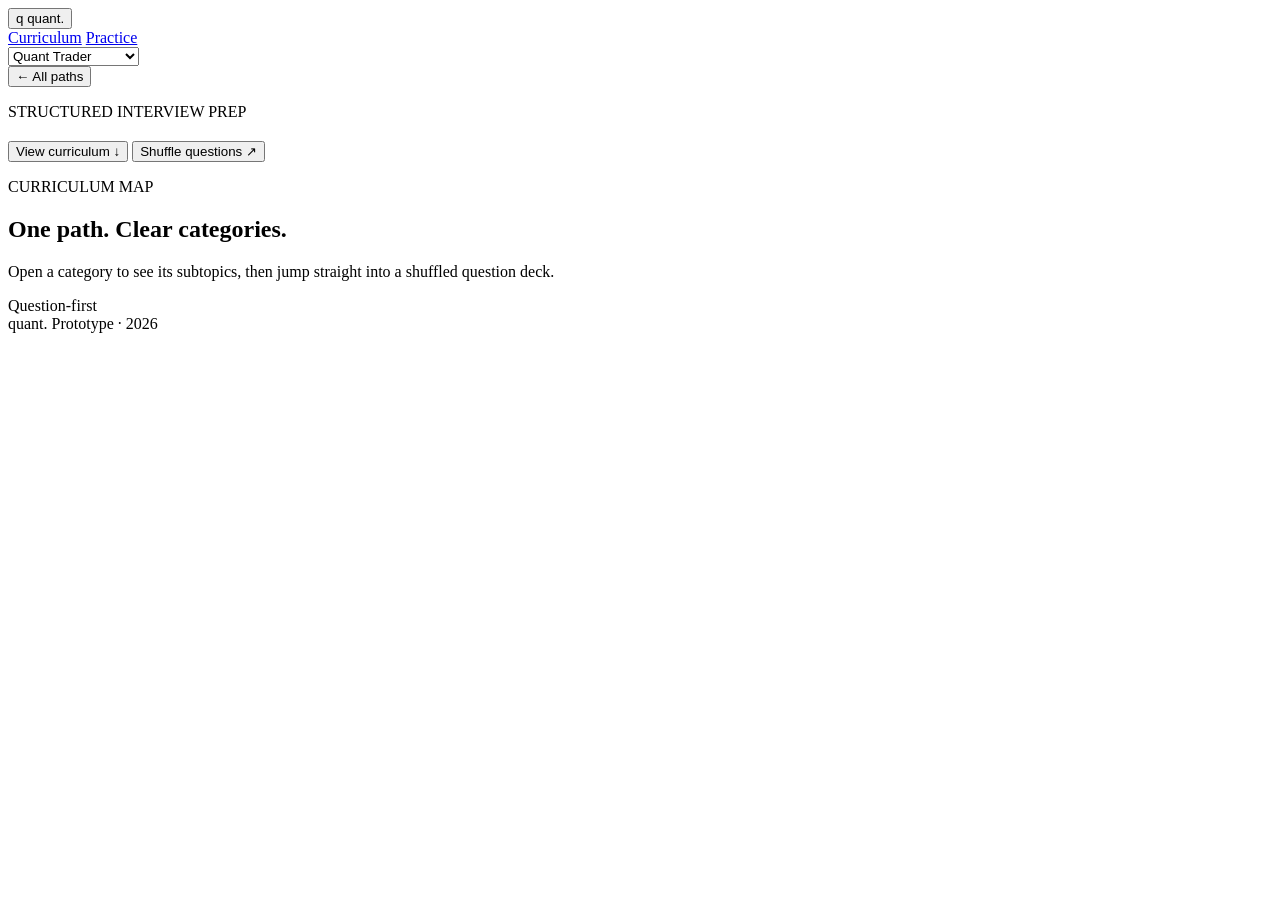
==== role.html @ 0aabaa61 "Add role curriculum page" ====
<!doctype html>
<html lang="en">
<head>
  <meta charset="utf-8" />
  <meta name="viewport" content="width=device-width, initial-scale=1" />
  <meta name="description" content="Structured quant interview preparation." />
  <title>quant.</title>
  <link rel="stylesheet" href="styles.css" />
</head>
<body data-role="" class="role-page-body">
  <header class="site-header page">
    <button class="brand brand-button" data-home type="button" aria-label="quant home">
      <span class="brand-mark">q</span>
      <span class="brand-word">quant<span>.</span></span>
    </button>
    <nav class="main-nav" aria-label="Primary navigation">
      <a href="#curriculum">Curriculum</a>
      <a href="practice.html">Practice</a>
    </nav>
    <div class="header-actions">
      <select class="mini-role-select" id="role-select" aria-label="Change quant path">
        <option value="trader">Quant Trader</option>
        <option value="researcher">Quant Researcher</option>
        <option value="developer">Quant Developer</option>
      </select>
    </div>
  </header>

  <main>
    <section class="role-hero page">
      <button class="back-link" data-home type="button">← All paths</button>
      <p class="eyebrow"><span></span> STRUCTURED INTERVIEW PREP</p>
      <div class="role-hero-grid">
        <div>
          <h1 id="role-title"></h1>
          <p class="role-short" id="role-short"></p>
        </div>
        <div class="role-intro-wrap">
          <p id="role-intro"></p>
          <p class="role-bank-stat" id="bank-stat"></p>
          <div class="role-actions">
            <button class="primary-cta compact" id="start-first" type="button">View curriculum <span>↓</span></button>
            <button class="outline-cta compact-outline" id="shuffle-all" type="button">Shuffle questions <span>↗</span></button>
          </div>
        </div>
      </div>
    </section>

    <section class="curriculum-shell page" id="curriculum">
      <div class="curriculum-heading">
        <div>
          <p class="section-kicker">CURRICULUM MAP</p>
          <h2>One path. Clear categories.</h2>
          <p>Open a category to see its subtopics, then jump straight into a shuffled question deck.</p>
        </div>
        <div class="curriculum-count">Question-first</div>
      </div>
      <div class="curriculum-map" id="curriculum-map"></div>
    </section>
  </main>

  <footer class="page footer">
    <span class="brand-word">quant<span>.</span></span>
    <span>Prototype · 2026</span>
  </footer>

  <script src="curricula.js"></script>
  <script src="questions/bank-01.js"></script>
  <script src="questions/bank-02.js"></script>
  <script src="questions/bank-03.js"></script>
  <script src="questions/bank-04.js"></script>
  <script src="questions/bank-05.js"></script>
  <script src="questions/bank-06.js"></script>
  <script src="questions/bank-07.js"></script>
  <script src="questions/bank-08.js"></script>
  <script src="questions/bank-09.js"></script>
  <script src="questions/bank-10.js"></script>
  <script src="questions/bank-11.js"></script>
  <script src="questions/bank-12.js"></script>
  <script src="questions/bank-13.js"></script>
  <script src="questions/bank-14.js"></script>
  <script src="questions/bank-15.js"></script>
  <script src="questions/bank-16.js"></script>
  <script src="role-page.js"></script>
</body>
</html>
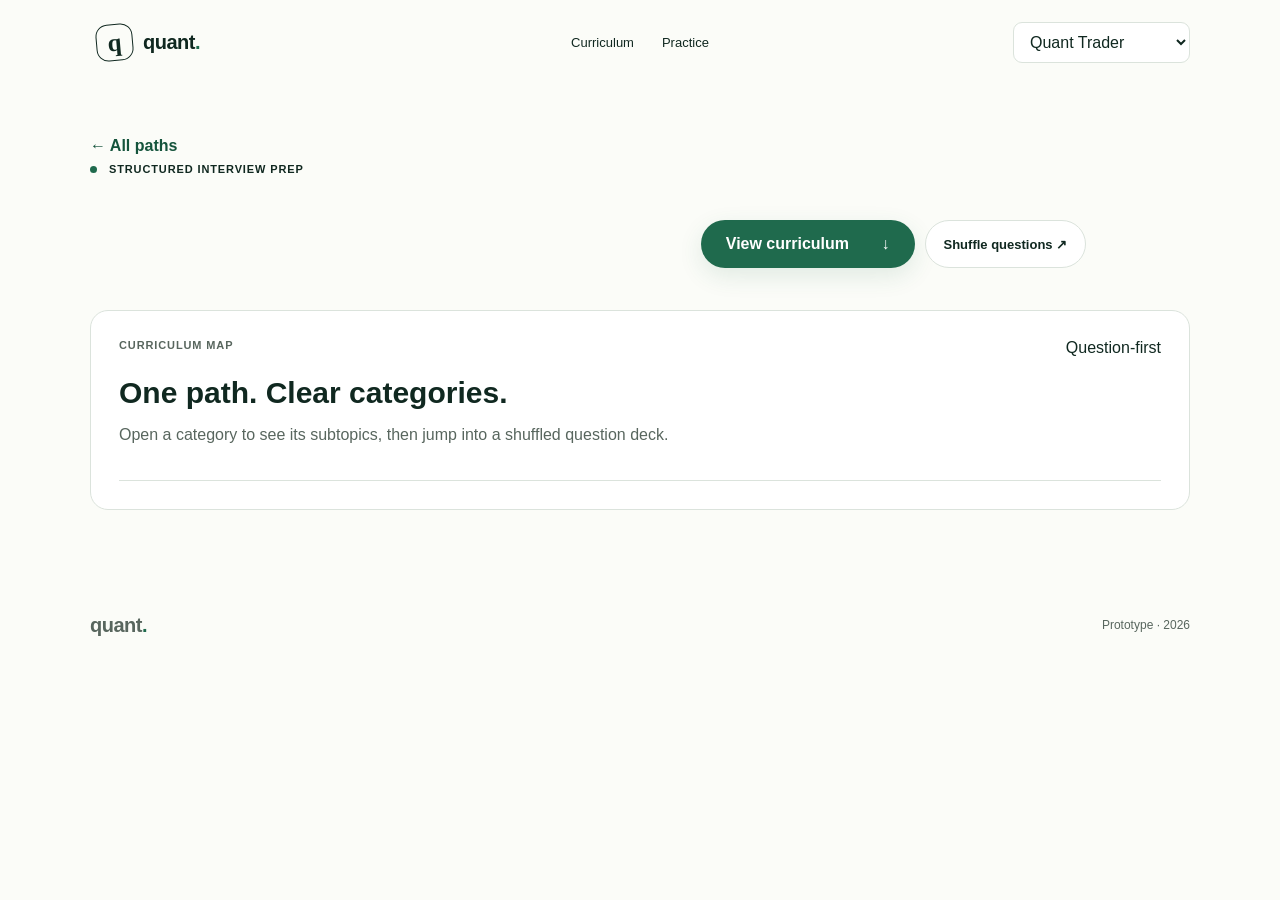
==== commit 89d06eb9: "Wire role page to question bank" ====
--- a/role.html
+++ b/role.html
@@ -1,86 +1,16 @@
 <!doctype html>
 <html lang="en">
-<head>
-  <meta charset="utf-8" />
-  <meta name="viewport" content="width=device-width, initial-scale=1" />
-  <meta name="description" content="Structured quant interview preparation." />
-  <title>quant.</title>
-  <link rel="stylesheet" href="styles.css" />
-</head>
-<body data-role="" class="role-page-body">
-  <header class="site-header page">
-    <button class="brand brand-button" data-home type="button" aria-label="quant home">
-      <span class="brand-mark">q</span>
-      <span class="brand-word">quant<span>.</span></span>
-    </button>
-    <nav class="main-nav" aria-label="Primary navigation">
-      <a href="#curriculum">Curriculum</a>
-      <a href="practice.html">Practice</a>
-    </nav>
-    <div class="header-actions">
-      <select class="mini-role-select" id="role-select" aria-label="Change quant path">
-        <option value="trader">Quant Trader</option>
-        <option value="researcher">Quant Researcher</option>
-        <option value="developer">Quant Developer</option>
-      </select>
-    </div>
-  </header>
-
-  <main>
-    <section class="role-hero page">
-      <button class="back-link" data-home type="button">← All paths</button>
-      <p class="eyebrow"><span></span> STRUCTURED INTERVIEW PREP</p>
-      <div class="role-hero-grid">
-        <div>
-          <h1 id="role-title"></h1>
-          <p class="role-short" id="role-short"></p>
-        </div>
-        <div class="role-intro-wrap">
-          <p id="role-intro"></p>
-          <p class="role-bank-stat" id="bank-stat"></p>
-          <div class="role-actions">
-            <button class="primary-cta compact" id="start-first" type="button">View curriculum <span>↓</span></button>
-            <button class="outline-cta compact-outline" id="shuffle-all" type="button">Shuffle questions <span>↗</span></button>
-          </div>
-        </div>
-      </div>
-    </section>
-
-    <section class="curriculum-shell page" id="curriculum">
-      <div class="curriculum-heading">
-        <div>
-          <p class="section-kicker">CURRICULUM MAP</p>
-          <h2>One path. Clear categories.</h2>
-          <p>Open a category to see its subtopics, then jump straight into a shuffled question deck.</p>
-        </div>
-        <div class="curriculum-count">Question-first</div>
-      </div>
-      <div class="curriculum-map" id="curriculum-map"></div>
-    </section>
-  </main>
-
-  <footer class="page footer">
-    <span class="brand-word">quant<span>.</span></span>
-    <span>Prototype · 2026</span>
-  </footer>
-
-  <script src="curricula.js"></script>
-  <script src="questions/bank-01.js"></script>
-  <script src="questions/bank-02.js"></script>
-  <script src="questions/bank-03.js"></script>
-  <script src="questions/bank-04.js"></script>
-  <script src="questions/bank-05.js"></script>
-  <script src="questions/bank-06.js"></script>
-  <script src="questions/bank-07.js"></script>
-  <script src="questions/bank-08.js"></script>
-  <script src="questions/bank-09.js"></script>
-  <script src="questions/bank-10.js"></script>
-  <script src="questions/bank-11.js"></script>
-  <script src="questions/bank-12.js"></script>
-  <script src="questions/bank-13.js"></script>
-  <script src="questions/bank-14.js"></script>
-  <script src="questions/bank-15.js"></script>
-  <script src="questions/bank-16.js"></script>
-  <script src="role-page.js"></script>
-</body>
-</html>
+<head><meta charset="utf-8"><meta name="viewport" content="width=device-width,initial-scale=1"><meta name="description" content="Structured quant interview preparation."><title>quant. curriculum</title><link rel="stylesheet" href="styles.css"></head>
+<body class="role-page-body">
+<header class="site-header page">
+<button class="brand" data-home type="button"><span class="brand-mark">q</span><span class="brand-word">quant<span>.</span></span></button>
+<nav class="main-nav"><a href="#curriculum">Curriculum</a><a id="practice-link" href="practice.html">Practice</a></nav>
+<div class="header-actions"><select class="mini-role-select" id="role-select"><option value="trader">Quant Trader</option><option value="researcher">Quant Researcher</option><option value="developer">Quant Developer</option></select></div>
+</header>
+<main>
+<section class="role-hero page"><button class="back-link" data-home type="button">← All paths</button><p class="eyebrow"><span></span> STRUCTURED INTERVIEW PREP</p><div class="role-hero-grid"><div><h1 id="role-title"></h1><p class="role-short" id="role-short"></p></div><div class="role-intro-wrap"><p id="role-intro"></p><p class="role-bank-stat" id="bank-stat"></p><div class="role-actions"><button class="primary-cta" id="start-first" type="button">View curriculum <span>↓</span></button><button class="outline-cta" id="shuffle-all" type="button">Shuffle questions ↗</button></div></div></div></section>
+<section class="curriculum-shell page" id="curriculum"><div class="curriculum-heading"><div><p class="section-kicker">CURRICULUM MAP</p><h2>One path. Clear categories.</h2><p>Open a category to see its subtopics, then jump into a shuffled question deck.</p></div><div class="curriculum-count">Question-first</div></div><div class="curriculum-map" id="curriculum-map"></div></section>
+</main>
+<footer class="page footer"><span class="brand-word">quant<span>.</span></span><span>Prototype · 2026</span></footer>
+<script src="curricula.js"></script><script src="problem-bank.js"></script><script src="role-page.js"></script>
+</body></html>
--- a/styles.css
+++ b/styles.css
@@ -0,0 +1 @@
+:root{--ink:#102820;--green:#1f6a4d;--deep:#15543c;--soft:#e9f1e9;--paper:#fbfcf8;--muted:#58665e;--line:#dbe3dc;--white:#fff;--max:1100px}*{box-sizing:border-box}html{scroll-behavior:smooth}body{margin:0;background:var(--paper);color:var(--ink);font-family:Inter,-apple-system,BlinkMacSystemFont,"Segoe UI",sans-serif;-webkit-font-smoothing:antialiased}button,select{font:inherit;color:inherit}.page{width:min(var(--max),calc(100% - 40px));margin:auto}.site-header{height:84px;display:grid;grid-template-columns:1fr auto 1fr;align-items:center;gap:24px}.brand{display:inline-flex;align-items:center;gap:10px;text-decoration:none;color:var(--ink);justify-self:start;border:0;background:transparent;cursor:pointer}.brand-mark{width:37px;height:37px;border:1.5px solid var(--ink);border-radius:12px;display:grid;place-items:center;font:700 25px Georgia,serif;transform:rotate(-5deg)}.brand-word{font-size:20px;font-weight:800;letter-spacing:-.5px}.brand-word span{color:var(--green)}.main-nav{display:flex;gap:28px}.main-nav a{color:var(--ink);text-decoration:none;font-size:13px}.header-actions{justify-self:end;display:flex;align-items:center;gap:12px}.sign-in{border:0;background:transparent}.header-cta,.outline-cta{border:1px solid var(--line);background:#fff;border-radius:999px;padding:11px 18px;font-size:13px;font-weight:750;cursor:pointer}.mini-role-select{border:1px solid var(--line);border-radius:9px;background:#fff;padding:10px 12px}.hero{display:grid;grid-template-columns:1.02fr .98fr;gap:76px;align-items:center;padding:66px 0}.eyebrow,.section-kicker{font-size:11px;font-weight:850;letter-spacing:.08em;margin:0 0 25px}.eyebrow span{display:inline-block;width:7px;height:7px;background:var(--green);border-radius:50%;margin-right:8px}.hero h1,.role-hero h1,.practice-top h1{margin:0;font-size:clamp(48px,6vw,72px);line-height:.98;letter-spacing:-4px}.hero h1 em{font-style:normal;color:var(--green)}.hero h2{font-size:18px;margin:28px 0 10px}.hero-copy,.role-intro-wrap>p,.practice-top p{color:var(--muted);line-height:1.65}.path-picker{max-width:410px;margin-top:24px}.path-picker label{display:block;font-size:12px;font-weight:750;margin-bottom:7px}.track-select{width:100%;height:44px;border:1px solid #c9d4cb;border-radius:8px;background:#fff;padding:0 12px}.track-description{min-height:24px;color:var(--muted);font-size:13px}.primary-cta{border:0;border-radius:999px;background:var(--green);color:#fff;padding:15px 25px;font-weight:800;cursor:pointer;box-shadow:0 8px 24px rgba(31,106,77,.12)}.primary-cta span{margin-left:28px}.primary-cta:hover{background:var(--deep)}.promise-card{width:min(385px,100%);margin-top:27px;display:grid;grid-template-columns:34px 1fr auto;gap:12px;align-items:center;padding:14px 16px;border:1px solid var(--line);border-left:3px solid var(--green);border-radius:10px;background:#fff}.promise-icon{width:24px;height:24px;display:grid;place-items:center;border:1px solid var(--green);border-radius:7px;color:var(--green)}.promise-card strong{font-size:14px}.promise-card div span{display:block;color:var(--muted);font-size:12px;margin-top:3px}.question-shell{padding:14px;border-radius:22px;background:var(--soft);box-shadow:0 25px 50px rgba(34,65,48,.07)}.question-card{background:#fff;border:1px solid var(--line);border-radius:12px;overflow:hidden}.question-card-head{display:flex;justify-content:space-between;padding:15px 17px;border-bottom:1px solid var(--line);font-size:10px;font-weight:800;letter-spacing:.08em}.question-card-body{padding:22px 20px}.question-meta{display:flex;justify-content:space-between;color:var(--deep);font-size:12px}.question-card h3{font-size:clamp(22px,2.4vw,30px);line-height:1.25;letter-spacing:-1px}.question-note,.micro-copy{color:var(--muted);font-size:12px;line-height:1.5}.answer-label{font-size:12px;font-weight:750}.answers{display:grid;gap:8px}.answer{display:flex;align-items:center;gap:12px;width:100%;min-height:46px;border:1px solid var(--line);border-radius:10px;background:#fff;padding:8px 11px;text-align:left;cursor:pointer}.answer:hover,.answer.selected{border-color:var(--green);background:#f3f7f1}.answer-letter{width:27px;height:27px;display:grid;place-items:center;border:1px solid var(--line);border-radius:50%;font-size:11px;font-weight:800}.answer.correct{background:#edf7f1;border-color:#77a98f}.answer.wrong{background:#fff2f0;border-color:#c98780}.hint-button,.next-button,.plain-practice-button,.back-link,.category-shuffle{border:0;background:transparent;color:var(--deep);font-weight:800;cursor:pointer;padding:8px 0}.hint{background:#f3f7f1;border-radius:8px;padding:11px 12px;color:var(--muted);font-size:12px}.check-button{width:100%;border:0;border-radius:999px;background:var(--green);color:#fff;padding:11px;margin-top:10px;font-weight:800}.check-button:disabled{opacity:.3}.feedback{border-top:1px solid var(--line);margin-top:15px;padding-top:15px;font-size:12px;line-height:1.6}.focus-strip{min-height:76px;display:flex;justify-content:space-between;align-items:center;border-block:1px solid var(--line);font-size:12px}.focus-strip div{display:flex;gap:20px}.university-section{padding:70px 0;background:#f6f7f5;overflow:hidden}.university-title-row{display:grid;grid-template-columns:1fr auto 1fr;gap:24px;align-items:center}.university-title-row span{height:1px;background:#d8ddda}.university-title-row h2{font-size:20px;text-align:center}.logo-marquee{overflow:hidden;margin-top:34px;mask-image:linear-gradient(to right,transparent,#000 8%,#000 92%,transparent)}.logo-track{display:flex;align-items:center;gap:58px;width:max-content;animation:scroll 28s linear infinite}.uni-logo{width:160px;height:72px;display:flex;align-items:center;justify-content:center}.uni-logo img{max-width:155px;max-height:66px;object-fit:contain}@keyframes scroll{to{transform:translateX(-50%)}}.paths{padding:78px 0}.section-heading-row{display:grid;grid-template-columns:1.2fr .8fr;gap:40px;align-items:end}.section-heading-row h2{font-size:42px;letter-spacing:-2px;margin:0}.section-heading-row p{color:var(--muted);line-height:1.6}.path-grid{display:grid;grid-template-columns:repeat(3,1fr);gap:14px;margin-top:34px}.path-card{min-height:220px;text-align:left;border:1px solid var(--line);border-radius:16px;background:#fff;padding:22px;cursor:pointer}.path-card:hover{transform:translateY(-2px);border-color:#b6c7bb}.path-number{display:block;color:var(--green);font-size:11px;font-weight:850}.path-card strong{display:block;font-size:23px;margin:30px 0 10px}.path-summary{color:var(--muted);line-height:1.5}.path-link{display:block;margin-top:30px;color:var(--deep);font-size:12px;font-weight:800}.about{background:var(--ink);color:#fff;padding:80px 0}.about-inner>h2{font-size:50px;letter-spacing:-2.5px;margin:0}.about-inner>p:not(.section-kicker){max-width:620px;color:#ccd6d1;line-height:1.65}.simple-steps{display:grid;grid-template-columns:repeat(4,1fr);gap:10px;margin-top:35px}.simple-steps div{border-top:1px solid #506159;padding-top:14px}.simple-steps strong{display:block;color:#94c3ad;font-size:11px}.simple-steps span{display:block;margin-top:9px}.footer{height:90px;display:flex;align-items:center;justify-content:space-between;color:var(--muted);font-size:12px}.role-hero{padding:45px 0 42px}.role-hero-grid{display:grid;grid-template-columns:1.05fr .95fr;gap:70px;align-items:end}.role-short{font-weight:700}.role-actions{display:flex;gap:10px;flex-wrap:wrap;margin-top:20px}.role-bank-stat{color:var(--green);font-size:13px;font-weight:750}.curriculum-shell{margin-bottom:70px;padding:28px;border:1px solid var(--line);border-radius:18px;background:#fff}.curriculum-heading{display:flex;justify-content:space-between;gap:30px;border-bottom:1px solid var(--line);padding-bottom:20px}.curriculum-heading h2{margin:0;font-size:30px}.curriculum-heading p{color:var(--muted)}.curriculum-category{padding:20px 0;border-bottom:1px solid var(--line)}.category-header{width:100%;border:0;background:transparent;display:flex;justify-content:space-between;align-items:center;text-align:left;cursor:pointer}.category-identity{display:flex;gap:15px;align-items:center}.category-icon{width:46px;height:46px;display:grid;place-items:center;border-radius:12px;background:var(--soft);font-weight:850}.category-identity h2{margin:0;font-size:18px}.category-identity p{margin:4px 0 0;color:var(--muted);font-size:12px}.category-status{display:flex;align-items:center;gap:15px;color:var(--deep);font-size:12px}.category-chevron{width:34px;height:34px;border:1px solid var(--line);border-radius:50%;display:grid;place-items:center}.subtopic-grid{display:grid;grid-template-columns:repeat(4,1fr);gap:10px;margin:18px 0 0 61px}.subtopic-card{min-height:120px;text-align:left;border:1px solid #e7ebe6;border-radius:13px;background:#f7f8f5;padding:15px;cursor:pointer}.subtopic-kicker{font-size:9px;color:var(--green);font-weight:850}.subtopic-card strong{display:block;margin-top:14px}.subtopic-action{display:block;margin-top:18px;color:var(--deep);font-size:11px}.category-shuffle{margin-left:61px}.practice-main{padding:32px 0 70px}.practice-top{display:grid;grid-template-columns:1fr auto;gap:30px;align-items:end;margin-bottom:28px}.practice-top h1{font-size:clamp(42px,5vw,66px)}.practice-top-actions{display:flex;gap:10px}.practice-layout{display:grid;grid-template-columns:1fr 300px;gap:22px}.problem-card,.filter-card,.bank-card{background:#fff;border:1px solid var(--line);border-radius:17px}.problem-card{overflow:hidden}.problem-card-head{display:flex;justify-content:space-between;padding:16px 22px;border-bottom:1px solid var(--line);font-size:11px;font-weight:800;color:var(--green)}.problem-chapter{color:var(--muted)}.problem-card-body{padding:30px}.problem-card h2{font-size:28px;letter-spacing:-1px}.problem-text,.solution-text{white-space:pre-wrap;line-height:1.7}.problem-actions{display:flex;gap:18px;align-items:center;border-top:1px solid var(--line);margin-top:28px;padding-top:18px}.solution-panel{border-top:1px solid var(--line);margin-top:24px;padding-top:20px}.solution-bottom{display:flex;justify-content:space-between;gap:20px;color:var(--muted);font-size:12px}.practice-sidebar{display:grid;gap:14px;position:sticky;top:90px}.filter-card{padding:20px}.filter-card label{display:block;font-size:12px;font-weight:750;margin:13px 0 6px}.filter-card select{width:100%;height:40px;border:1px solid var(--line);border-radius:8px;background:#fff}.full-width{width:100%;margin-top:15px}.filter-note{font-size:11px;color:var(--muted)}.bank-card{padding:18px;display:flex;gap:14px;align-items:center}.bank-number{width:58px;height:58px;border-radius:14px;background:var(--soft);display:grid;place-items:center;color:var(--green);font-size:20px;font-weight:850}.bank-card p{margin:4px 0;color:var(--muted);font-size:11px}@media(max-width:900px){.site-header{grid-template-columns:1fr auto}.main-nav{display:none}.hero,.role-hero-grid,.practice-layout,.practice-top,.section-heading-row{grid-template-columns:1fr}.path-grid{grid-template-columns:1fr}.subtopic-grid{grid-template-columns:repeat(2,1fr);margin-left:0}.category-shuffle{margin-left:0}.practice-sidebar{position:static;grid-row:1}.simple-steps{grid-template-columns:repeat(2,1fr)}}@media(max-width:600px){.page{width:calc(100% - 24px)}.header-actions .sign-in{display:none}.hero{padding-top:38px;gap:35px}.hero h1{letter-spacing:-2.5px}.focus-strip{display:none}.university-title-row{grid-template-columns:1fr}.university-title-row span{display:none}.path-grid{grid-template-columns:1fr}.subtopic-grid{grid-template-columns:1fr}.simple-steps{grid-template-columns:1fr}.problem-card-body{padding:21px}.practice-top-actions{display:grid}.role-actions{display:grid}.primary-cta,.outline-cta{width:100%}}
